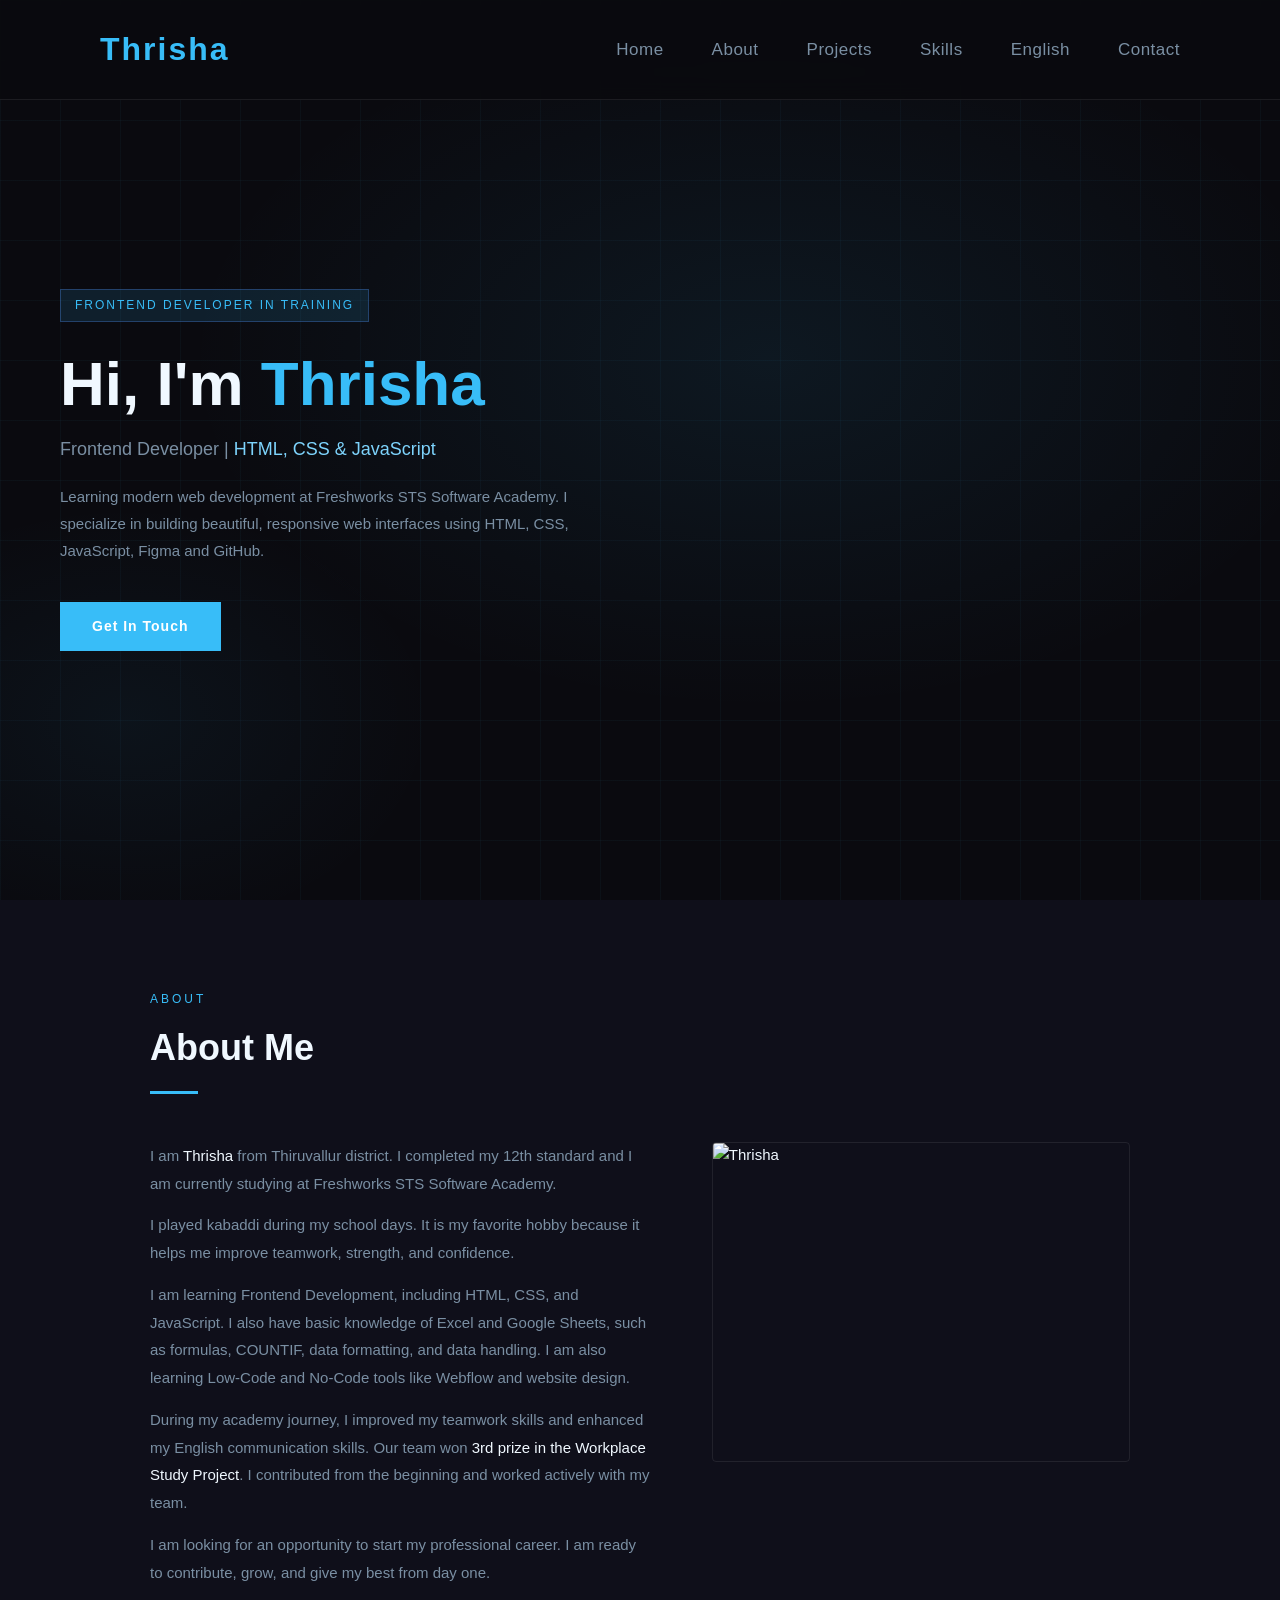
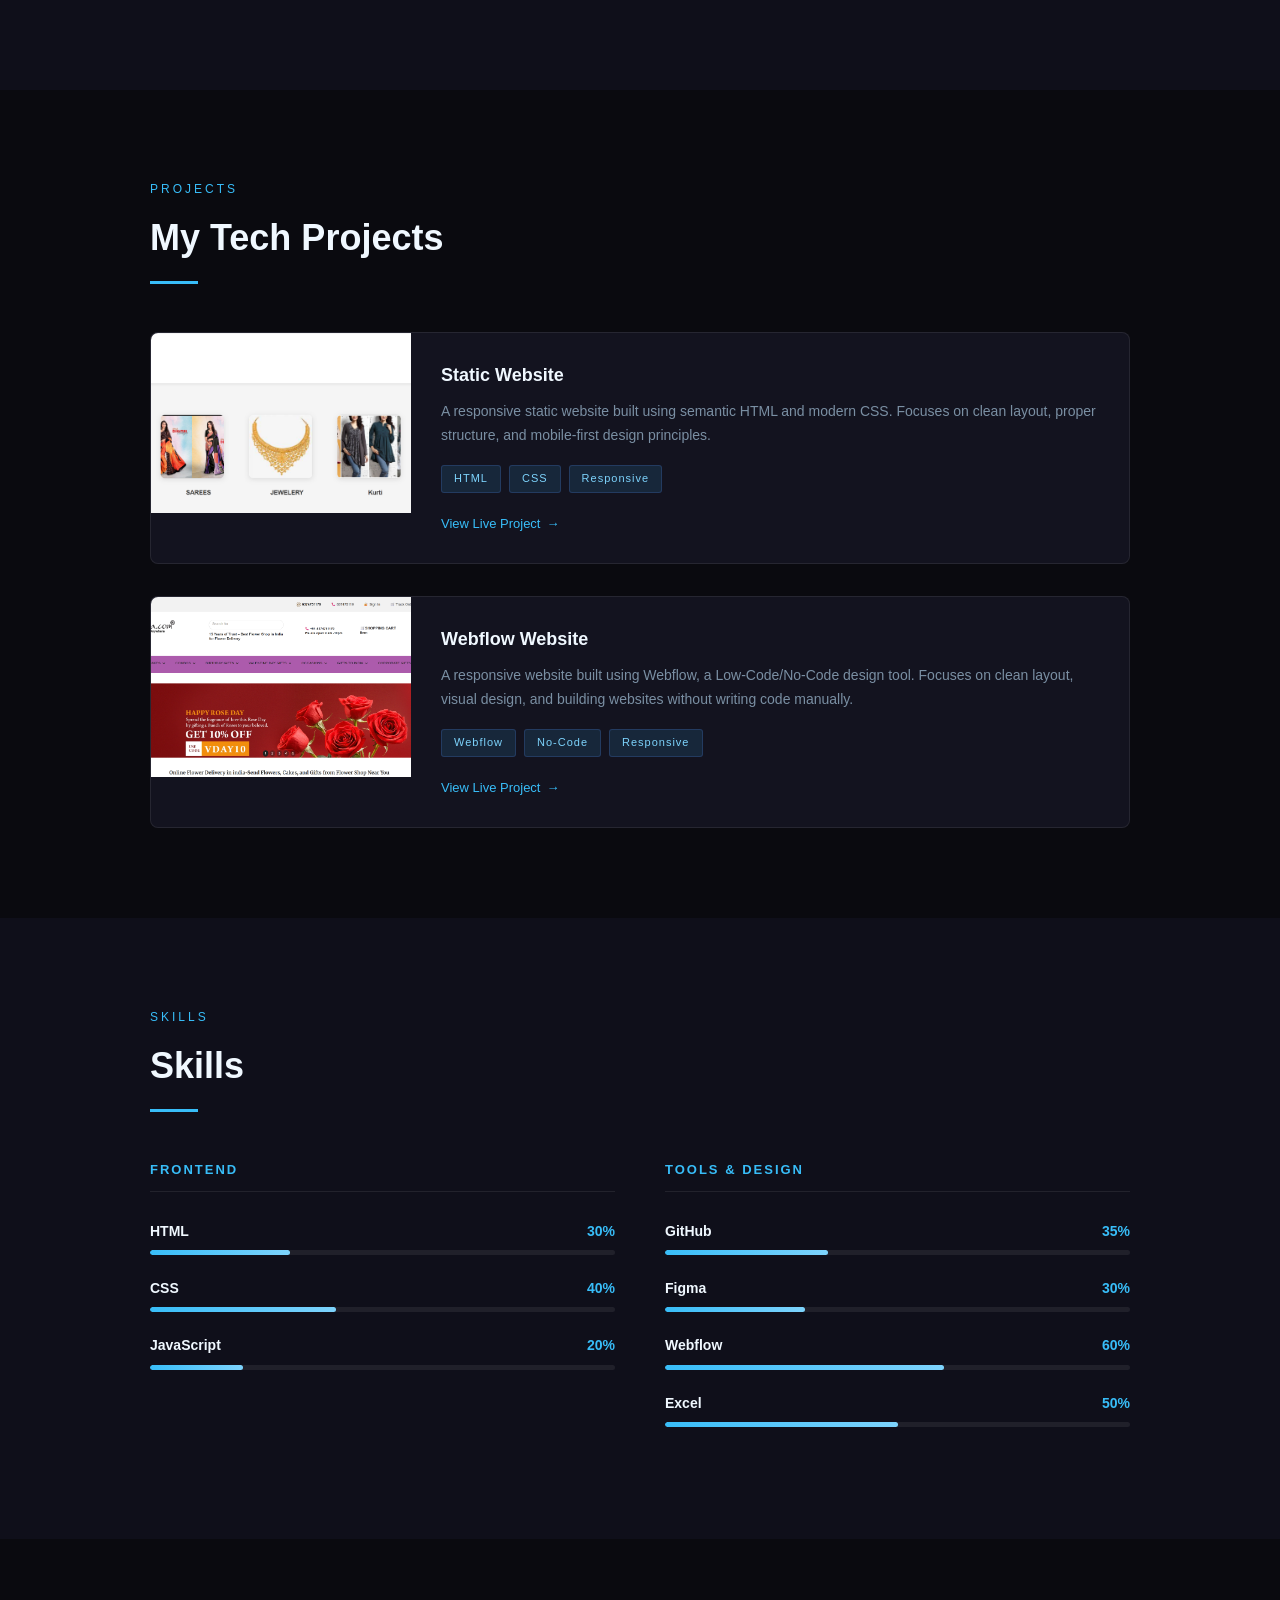
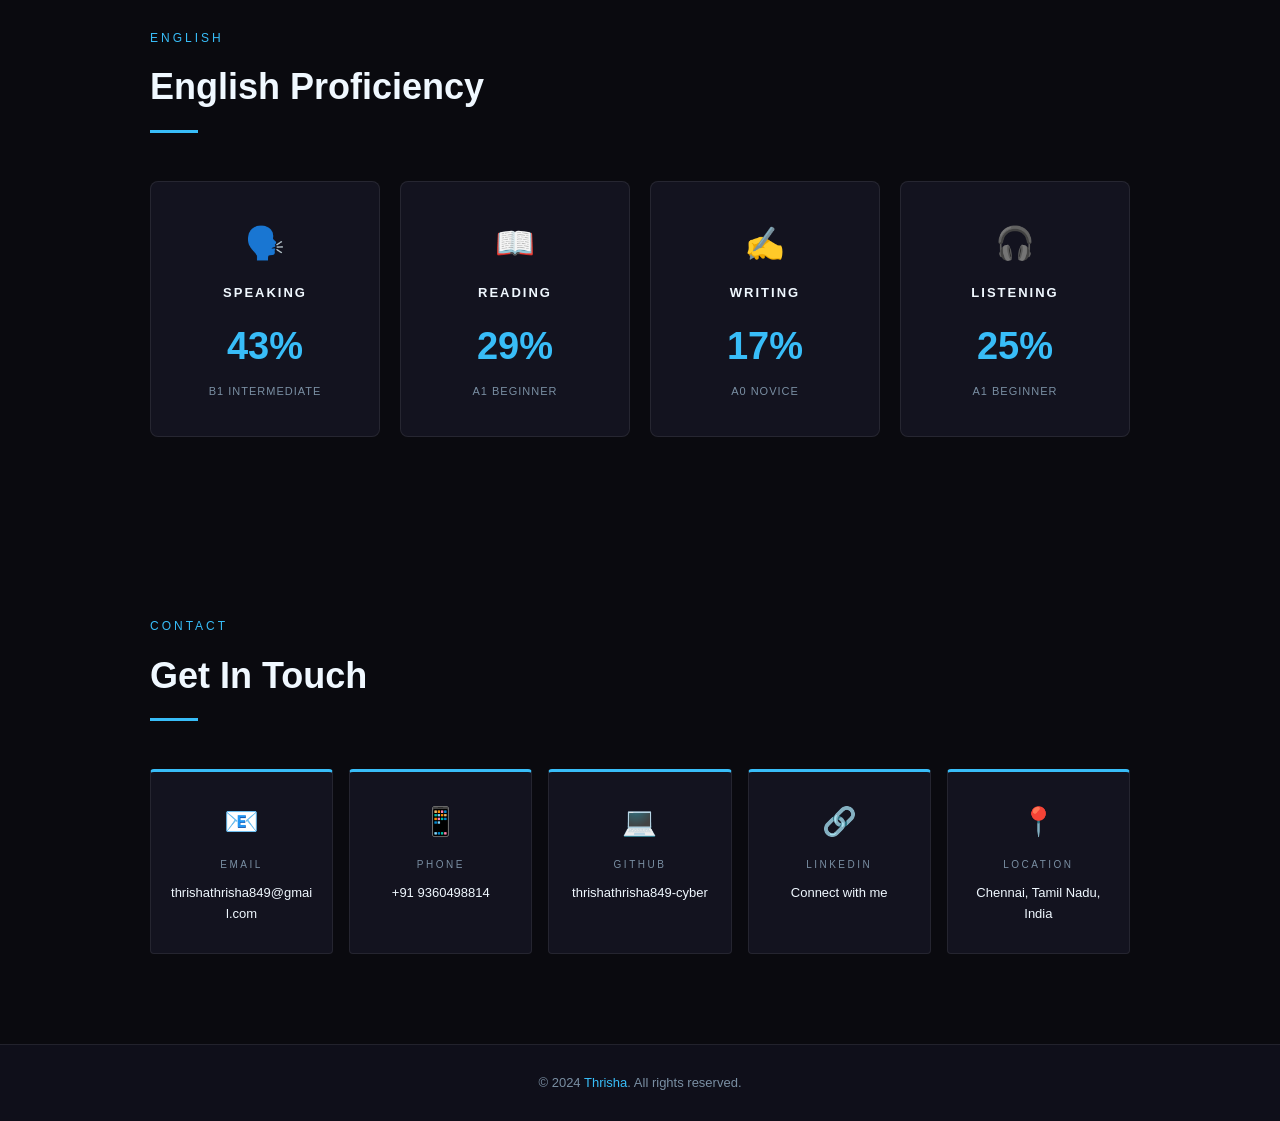
==== index.html @ cc0cfa36 "change file nae" ====
<!doctype html>
<html lang="en">
  <head>
    <meta charset="UTF-8" />
    <meta name="viewport" content="width=device-width, initial-scale=1.0" />
    <title>Thrisha- Frontend Developer</title>
    <link rel="stylesheet" href="./style.css" />
  </head>
  <body>
    <nav>
      <div class="nav-logo">Thrisha</div>
      <div class="nav-links">
        <a href="#home">Home</a>
        <a href="#about">About</a>
        <a href="#projects">Projects</a>
        <a href="#skills">Skills</a>
        <a href="#english">English</a>
        <a href="#contact">Contact</a>
      </div>
    </nav>

    <div id="home">
      <div class="hero-content">
        <div class="hero-tag">FRONTEND DEVELOPER IN TRAINING</div>
        <h1>Hi, I'm <span>Thrisha</span></h1>
        <p class="hero-role">
          Frontend Developer | <strong>HTML, CSS & JavaScript</strong>
        </p>
        <p class="hero-desc">
          Learning modern web development at Freshworks STS Software Academy. I
          specialize in building beautiful, responsive web interfaces using
          HTML, CSS, JavaScript, Figma and GitHub.
        </p>
        <a href="#contact" class="hero-btn">Get In Touch</a>
      </div>
    </div>

    <div class="full-bg" style="background: var(--bg2)">
      <section id="about">
        <p class="section-label">About</p>
        <h2 class="section-title">About Me</h2>
        <div class="bar-accent"></div>
        <div class="about-grid">
          <div class="about-text">
            <p>
              I am <strong>Thrisha</strong> from Thiruvallur district. I
              completed my 12th standard and I am currently studying at
              Freshworks STS Software Academy.
            </p>
            <p>
              I played kabaddi during my school days. It is my favorite hobby
              because it helps me improve teamwork, strength, and confidence.
            </p>
            <p>
              I am learning Frontend Development, including HTML, CSS, and
              JavaScript. I also have basic knowledge of Excel and Google
              Sheets, such as formulas, COUNTIF, data formatting, and data
              handling. I am also learning Low-Code and No-Code tools like
              Webflow and website design.
            </p>
            <p>
              During my academy journey, I improved my teamwork skills and
              enhanced my English communication skills. Our team won
              <strong>3rd prize in the Workplace Study Project</strong>. I
              contributed from the beginning and worked actively with my team.
            </p>
            <p>
              I am looking for an opportunity to start my professional career. I
              am ready to contribute, grow, and give my best from day one.
            </p>
          </div>
          <img
            src="./image/about.jpg"
            alt="Thrisha"
            style="
              width: 100%;
              height: 320px;
              object-fit: cover;
              border: 1px solid var(--border);
              border-radius: 4px;
            "
          />
        </div>
      </section>
    </div>

    <section id="projects">
      <p class="section-label">Projects</p>
      <h2 class="section-title">My Tech Projects</h2>
      <div class="bar-accent"></div>
      <div class="projects-list">
        <div class="proj-card">
          <img src="./image/image.png" alt="Static Website" class="proj-img" />
          <div class="proj-body">
            <h3 class="proj-title">Static Website</h3>
            <p class="proj-desc">
              A responsive static website built using semantic HTML and modern
              CSS. Focuses on clean layout, proper structure, and mobile-first
              design principles.
            </p>
            <div class="proj-tags">
              <span class="proj-tag">HTML</span>
              <span class="proj-tag">CSS</span>
              <span class="proj-tag">Responsive</span>
            </div>
            <a
              href="https://thrishathrisha849-cyber.github.io/static-webpage/"
              target="_blank"
              class="proj-link"
              >View Live Project</a
            >
          </div>
        </div>

        <div class="proj-card">
          <img
            src="./image/webflow.png"
            alt="Webflow Website"
            class="proj-img"
          />
          <div class="proj-body">
            <h3 class="proj-title">Webflow Website</h3>
            <p class="proj-desc">
              A responsive website built using Webflow, a Low-Code/No-Code
              design tool. Focuses on clean layout, visual design, and building
              websites without writing code manually.
            </p>
            <div class="proj-tags">
              <span class="proj-tag">Webflow</span>
              <span class="proj-tag">No-Code</span>
              <span class="proj-tag">Responsive</span>
            </div>
            <a
              href="https://my-portfolio-c60ef6.webflow.io/"
              target="_blank"
              class="proj-link"
              >View Live Project</a
            >
          </div>
        </div>
      </div>
    </section>

    <div class="full-bg" style="background: var(--bg2)">
      <section id="skills">
        <p class="section-label">Skills</p>
        <h2 class="section-title">Skills</h2>
        <div class="bar-accent"></div>
        <div class="skills-cols">
          <div>
            <div class="skills-group-title">Frontend</div>
            <div class="skill-row">
              <div class="skill-row-top">
                <span class="skill-row-name">HTML</span>
                <span class="skill-row-pct">30%</span>
              </div>
              <div class="skill-bar">
                <div class="skill-fill s1" style="width: 30%"></div>
              </div>
            </div>
            <div class="skill-row">
              <div class="skill-row-top">
                <span class="skill-row-name">CSS</span>
                <span class="skill-row-pct">40%</span>
              </div>
              <div class="skill-bar">
                <div class="skill-fill s2" style="width: 40%"></div>
              </div>
            </div>
            <div class="skill-row">
              <div class="skill-row-top">
                <span class="skill-row-name">JavaScript</span>
                <span class="skill-row-pct">20%</span>
              </div>
              <div class="skill-bar">
                <div class="skill-fill s3" style="width: 20%"></div>
              </div>
            </div>
          </div>
          <div>
            <div class="skills-group-title">Tools & Design</div>
            <div class="skill-row">
              <div class="skill-row-top">
                <span class="skill-row-name">GitHub</span>
                <span class="skill-row-pct">35%</span>
              </div>
              <div class="skill-bar">
                <div class="skill-fill s1" style="width: 35%"></div>
              </div>
            </div>
            <div class="skill-row">
              <div class="skill-row-top">
                <span class="skill-row-name">Figma</span>
                <span class="skill-row-pct">30%</span>
              </div>
              <div class="skill-bar">
                <div class="skill-fill s2" style="width: 30%"></div>
              </div>
            </div>
            <div class="skill-row">
              <div class="skill-row-top">
                <span class="skill-row-name">Webflow</span>
                <span class="skill-row-pct">60%</span>
              </div>
              <div class="skill-bar">
                <div class="skill-fill s3" style="width: 60%"></div>
              </div>
            </div>
            <div class="skill-row">
              <div class="skill-row-top">
                <span class="skill-row-name">Excel</span>
                <span class="skill-row-pct">50%</span>
              </div>
              <div class="skill-bar">
                <div class="skill-fill s4" style="width: 50%"></div>
              </div>
            </div>
          </div>
        </div>
      </section>
    </div>

    <section id="english">
      <p class="section-label">English</p>
      <h2 class="section-title">English Proficiency</h2>
      <div class="bar-accent"></div>
      <div class="english-grid">
        <div class="eng-card">
          <div class="eng-icon">🗣️</div>
          <div class="eng-title">Speaking</div>
          <div class="eng-pct">43%</div>
          <div class="eng-level">B1 Intermediate</div>
        </div>
        <div class="eng-card">
          <div class="eng-icon">📖</div>
          <div class="eng-title">Reading</div>
          <div class="eng-pct">29%</div>
          <div class="eng-level">A1 Beginner</div>
        </div>
        <div class="eng-card">
          <div class="eng-icon">✍️</div>
          <div class="eng-title">Writing</div>
          <div class="eng-pct">17%</div>
          <div class="eng-level">A0 Novice</div>
        </div>
        <div class="eng-card">
          <div class="eng-icon">🎧</div>
          <div class="eng-title">Listening</div>
          <div class="eng-pct">25%</div>
          <div class="eng-level">A1 Beginner</div>
        </div>
      </div>
    </section>

    <section id="contact">
      <p class="section-label">Contact</p>
      <h2 class="section-title">Get In Touch</h2>
      <div class="bar-accent"></div>
      <div class="contact-row">
        <div class="contact-card">
          <div class="contact-card-icon">📧</div>
          <div class="contact-card-label">Email</div>
          <div class="contact-card-val">
            <a href="mailto:thrishathrisha849@gmail.com"
              >thrishathrisha849@gmail.com</a
            >
          </div>
        </div>

        <div class="contact-card">
          <div class="contact-card-icon">📱</div>
          <div class="contact-card-label">Phone</div>
          <div class="contact-card-val">
            <a href="tel:+919360498814">+91 9360498814</a>
          </div>
        </div>

        <div class="contact-card">
          <div class="contact-card-icon">💻</div>
          <div class="contact-card-label">GitHub</div>
          <div class="contact-card-val">
            <a href="https://github.com/thrishathrisha849-cyber" target="_blank"
              >thrishathrisha849-cyber</a
            >
          </div>
        </div>

        <div class="contact-card">
          <div class="contact-card-icon">🔗</div>
          <div class="contact-card-label">LinkedIn</div>
          <div class="contact-card-val">
            <a
              href="https://www.linkedin.com/in/thrisha-thrisha-bb4911375/"
              target="_blank"
              >Connect with me</a
            >
          </div>
        </div>

        <div class="contact-card">
          <div class="contact-card-icon">📍</div>
          <div class="contact-card-label">Location</div>
          <div class="contact-card-val">Chennai, Tamil Nadu, India</div>
        </div>
      </div>
    </section>

    <footer>
      <p>© 2024 <span>Thrisha</span>. All rights reserved.</p>
    </footer>
  </body>
</html>
---- style.css ----
* {
  margin: 0;
  padding: 0;
  box-sizing: border-box;
}

:root {
  --bg: #0a0a0f;
  --bg2: #0f0f1a;
  --card: #13131f;
  --border: rgba(255, 255, 255, 0.08);
  --blue: #38bdf8;
  --blue2: #7dd3fc;
  --white: #f0f8ff;
  --muted: #7a8fa3;
  --tag-bg: rgba(56, 189, 248, 0.12);
}

html {
  scroll-behavior: smooth;
}

body {
  background: var(--bg);
  color: var(--white);
  font-family: Arial, sans-serif;
  font-size: 15px;
  line-height: 1.6;
}

a {
  text-decoration: none;
  color: inherit;
}

nav {
  position: fixed;
  top: 0;
  left: 0;
  right: 0;
  z-index: 999;
  display: flex;
  justify-content: space-between;
  align-items: center;
  padding: 0 100px;
  height: 100px;
  background: rgba(10, 10, 15, 0.92);
  backdrop-filter: blur(12px);
  border-bottom: 1px solid var(--border);
}

.nav-logo {
  font-size: 32px;
  font-weight: bold;
  color: var(--blue);
  letter-spacing: 2px;
}

.nav-links {
  display: flex;
  gap: 48px;
}

.nav-links a {
  font-size: 17px;
  color: var(--muted);
  transition: color 0.2s;
  letter-spacing: 0.5px;
}
.nav-links a:hover {
  color: var(--blue);
}

#home {
  min-height: 100vh;
  display: flex;
  flex-direction: column;
  justify-content: center;
  align-items: flex-start;
  padding: 100px 60px 60px;
  position: relative;
  overflow: hidden;
}

#home::before {
  content: "";
  position: absolute;
  inset: 0;
  background:
    radial-gradient(
      ellipse 70% 60% at 60% 40%,
      rgba(56, 189, 248, 0.08) 0%,
      transparent 65%
    ),
    radial-gradient(
      ellipse 40% 40% at 10% 80%,
      rgba(56, 189, 248, 0.05) 0%,
      transparent 60%
    );
  pointer-events: none;
}

#home::after {
  content: "";
  position: absolute;
  inset: 0;
  background-image:
    linear-gradient(rgba(56, 189, 248, 0.04) 1px, transparent 1px),
    linear-gradient(90deg, rgba(56, 189, 248, 0.04) 1px, transparent 1px);
  background-size: 60px 60px;
  pointer-events: none;
}

.hero-content {
  position: relative;
  z-index: 2;
  max-width: 700px;
}

.hero-tag {
  display: inline-block;
  background: var(--tag-bg);
  color: var(--blue);
  font-size: 12px;
  letter-spacing: 2px;
  padding: 6px 14px;
  border: 1px solid rgba(79, 142, 247, 0.3);
  margin-bottom: 28px;
  animation: fadeUp 0.6s 0.1s ease both;
}

#home h1 {
  font-size: clamp(36px, 5vw, 62px);
  font-weight: bold;
  line-height: 1.1;
  margin-bottom: 16px;
  animation: fadeUp 0.6s 0.2s ease both;
}

#home h1 span {
  color: var(--blue);
}

.hero-role {
  font-size: 18px;
  color: var(--muted);
  margin-bottom: 20px;
  animation: fadeUp 0.6s 0.3s ease both;
}

.hero-role strong {
  color: var(--blue2);
  font-weight: normal;
}

.hero-desc {
  font-size: 15px;
  color: var(--muted);
  line-height: 1.8;
  max-width: 540px;
  margin-bottom: 38px;
  animation: fadeUp 0.6s 0.4s ease both;
}

.hero-btn {
  display: inline-block;
  background: var(--blue);
  color: #fff;
  font-weight: bold;
  font-size: 14px;
  padding: 13px 32px;
  letter-spacing: 1px;
  transition:
    background 0.2s,
    transform 0.2s;
  animation: fadeUp 0.6s 0.5s ease both;
}
.hero-btn:hover {
  background: var(--blue2);
  transform: translateY(-2px);
}

@keyframes fadeUp {
  from {
    opacity: 0;
    transform: translateY(20px);
  }
  to {
    opacity: 1;
    transform: translateY(0);
  }
}

section {
  padding: 90px 60px;
  max-width: 1100px;
  margin: 0 auto;
}

.full-bg {
  background: var(--bg2);
  max-width: 100%;
  padding: 0;
}
.full-bg > section {
  background: transparent;
}

.section-label {
  font-size: 12px;
  letter-spacing: 3px;
  text-transform: uppercase;
  color: var(--blue);
  margin-bottom: 10px;
}

h2.section-title {
  font-size: clamp(22px, 3vw, 36px);
  font-weight: bold;
  margin-bottom: 14px;
}

.bar-accent {
  width: 48px;
  height: 3px;
  background: var(--blue);
  margin-bottom: 48px;
}

.about-grid {
  display: grid;
  grid-template-columns: 1.2fr 1fr;
  gap: 60px;
  align-items: start;
}

.about-text p {
  color: var(--muted);
  line-height: 1.85;
  margin-bottom: 14px;
  font-size: 15px;
}
.about-text p strong {
  color: var(--white);
  font-weight: normal;
}

.about-photos {
  display: grid;
  grid-template-columns: 1fr 1fr;
  gap: 10px;
}
.about-photos img {
  width: 100%;
  height: 140px;
  object-fit: cover;
  border: 1px solid var(--border);
  border-radius: 4px;
  transition: transform 0.2s;
}
.about-photos img:hover {
  transform: scale(1.02);
}

.projects-list {
  display: flex;
  flex-direction: column;
  gap: 32px;
}

.proj-card {
  background: var(--card);
  border: 1px solid var(--border);
  border-radius: 8px;
  display: grid;
  grid-template-columns: 260px 1fr;
  overflow: hidden;
  transition:
    transform 0.25s,
    box-shadow 0.25s;
}
.proj-card:hover {
  transform: translateY(-4px);
  box-shadow: 0 12px 40px rgba(79, 142, 247, 0.1);
}

.proj-img {
  width: 260px;
  height: 180px;
  object-fit: cover;
  display: block;
}

.proj-img-placeholder {
  width: 260px;
  height: 180px;
  background: linear-gradient(135deg, #1a1a2e, #16213e);
  display: flex;
  align-items: center;
  justify-content: center;
  font-size: 48px;
}

.proj-body {
  padding: 28px 30px;
}

.proj-title {
  font-size: 18px;
  font-weight: bold;
  margin-bottom: 10px;
}

.proj-desc {
  color: var(--muted);
  font-size: 14px;
  line-height: 1.7;
  margin-bottom: 18px;
}

.proj-tags {
  display: flex;
  gap: 8px;
  flex-wrap: wrap;
  margin-bottom: 18px;
}
.proj-tag {
  font-size: 11px;
  letter-spacing: 1px;
  padding: 4px 12px;
  background: var(--tag-bg);
  color: var(--blue2);
  border: 1px solid rgba(79, 142, 247, 0.2);
  border-radius: 3px;
}

.proj-link {
  font-size: 13px;
  color: var(--blue);
  display: inline-flex;
  align-items: center;
  gap: 6px;
  transition: gap 0.2s;
}
.proj-link:hover {
  gap: 12px;
}
.proj-link::after {
  content: "→";
}

.skills-cols {
  display: grid;
  grid-template-columns: 1fr 1fr;
  gap: 50px;
}

.skills-group-title {
  font-size: 13px;
  font-weight: bold;
  letter-spacing: 2px;
  text-transform: uppercase;
  color: var(--blue);
  margin-bottom: 28px;
  padding-bottom: 10px;
  border-bottom: 1px solid var(--border);
}

.skill-row {
  margin-bottom: 22px;
}

.skill-row-top {
  display: flex;
  justify-content: space-between;
  margin-bottom: 8px;
}

.skill-row-name {
  font-size: 14px;
  font-weight: bold;
}
.skill-row-pct {
  font-size: 14px;
  color: var(--blue);
  font-weight: bold;
}

.skill-bar {
  height: 5px;
  background: rgba(255, 255, 255, 0.07);
  border-radius: 99px;
  overflow: hidden;
}
.skill-fill {
  height: 100%;
  background: linear-gradient(90deg, var(--blue), var(--blue2));
  border-radius: 99px;
  animation: growBar 1.4s cubic-bezier(0.16, 1, 0.3, 1) both;
}
.s1 {
  animation-delay: 0.1s;
}
.s2 {
  animation-delay: 0.25s;
}
.s3 {
  animation-delay: 0.4s;
}
.s4 {
  animation-delay: 0.55s;
}

@keyframes growBar {
  from {
    width: 0% !important;
  }
}

.english-grid {
  display: grid;
  grid-template-columns: repeat(4, 1fr);
  gap: 20px;
}

.eng-card {
  background: var(--card);
  border: 1px solid var(--border);
  border-radius: 8px;
  padding: 36px 20px;
  text-align: center;
  transition:
    transform 0.2s,
    box-shadow 0.2s;
}
.eng-card:hover {
  transform: translateY(-4px);
  box-shadow: 0 8px 28px rgba(79, 142, 247, 0.12);
}

.eng-icon {
  font-size: 32px;
  margin-bottom: 14px;
}

.eng-title {
  font-size: 13px;
  font-weight: bold;
  letter-spacing: 2px;
  text-transform: uppercase;
  color: var(--white);
  margin-bottom: 12px;
}

.eng-pct {
  font-size: 38px;
  font-weight: bold;
  color: var(--blue);
  margin-bottom: 6px;
}

.eng-level {
  font-size: 11px;
  letter-spacing: 1px;
  text-transform: uppercase;
  color: var(--muted);
}

.life-grid {
  display: grid;
  grid-template-columns: repeat(3, 1fr);
  gap: 24px;
}

.life-card {
  background: var(--card);
  border: 1px solid var(--border);
  border-radius: 8px;
  overflow: hidden;
  transition:
    transform 0.25s,
    box-shadow 0.25s;
}
.life-card:hover {
  transform: translateY(-5px);
  box-shadow: 0 12px 36px rgba(79, 142, 247, 0.1);
}

.life-card-img {
  width: 100%;
  height: 160px;
  object-fit: cover;
  display: block;
  background: linear-gradient(135deg, #1a1a2e, #16213e);
}

.life-card-img-placeholder {
  width: 100%;
  height: 160px;
  display: flex;
  align-items: center;
  justify-content: center;
  font-size: 40px;
  background: linear-gradient(135deg, #1a1a2e, #16213e);
}

.life-card-body {
  padding: 22px;
}

.life-card-title {
  font-size: 16px;
  font-weight: bold;
  margin-bottom: 10px;
}

.life-card-desc {
  color: var(--muted);
  font-size: 13px;
  line-height: 1.7;
  margin-bottom: 16px;
}

.life-tags {
  display: flex;
  gap: 6px;
  flex-wrap: wrap;
}
.life-tag {
  font-size: 10px;
  letter-spacing: 1px;
  padding: 3px 10px;
  background: var(--tag-bg);
  color: var(--blue2);
  border: 1px solid rgba(79, 142, 247, 0.2);
  border-radius: 3px;
}

.contact-row {
  display: grid;
  grid-template-columns: repeat(5, 1fr);
  gap: 16px;
}

.contact-card {
  background: var(--card);
  border: 1px solid var(--border);
  border-top: 3px solid var(--blue);
  border-radius: 4px;
  padding: 28px 20px;
  text-align: center;
  transition:
    transform 0.2s,
    box-shadow 0.2s;
}
.contact-card:hover {
  transform: translateY(-5px);
  box-shadow: 0 10px 30px rgba(56, 189, 248, 0.12);
}

.contact-card-icon {
  font-size: 28px;
  margin-bottom: 12px;
}
.contact-card-label {
  font-size: 10px;
  letter-spacing: 2.5px;
  text-transform: uppercase;
  color: var(--muted);
  margin-bottom: 10px;
}
.contact-card-val {
  font-size: 13px;
  color: var(--white);
  word-break: break-word;
}
.contact-card-val a {
  color: var(--white);
  transition: color 0.2s;
}
.contact-card-val a:hover {
  color: var(--blue);
}

.contact-form {
  display: flex;
  flex-direction: column;
  gap: 16px;
}

.form-group input,
.form-group textarea {
  width: 100%;
  background: var(--card);
  border: 1px solid var(--border);
  color: var(--white);
  font-family: Arial, sans-serif;
  font-size: 14px;
  padding: 13px 16px;
  border-radius: 4px;
  transition: border-color 0.2s;
  outline: none;
}
.form-group input::placeholder,
.form-group textarea::placeholder {
  color: var(--muted);
}
.form-group input:focus,
.form-group textarea:focus {
  border-color: var(--blue);
}
.form-group textarea {
  height: 120px;
  resize: vertical;
}

.form-submit {
  background: var(--blue);
  color: #fff;
  font-family: Arial, sans-serif;
  font-size: 14px;
  font-weight: bold;
  letter-spacing: 1px;
  padding: 13px 32px;
  border: none;
  cursor: pointer;
  align-self: flex-start;
  transition:
    background 0.2s,
    transform 0.2s;
}
.form-submit:hover {
  background: var(--blue2);
  transform: translateY(-2px);
}

footer {
  background: var(--bg2);
  border-top: 1px solid var(--border);
  text-align: center;
  padding: 28px 60px;
  color: var(--muted);
  font-size: 13px;
}
footer span {
  color: var(--blue);
}

@media (max-width: 768px) {
  nav {
    padding: 0 20px;
  }
  .nav-links {
    display: none;
  }
  #home {
    padding: 100px 20px 60px;
  }
  section {
    padding: 60px 20px;
  }
  .about-grid {
    grid-template-columns: 1fr;
  }
  .proj-card {
    grid-template-columns: 1fr;
  }
  .proj-img,
  .proj-img-placeholder {
    width: 100%;
  }
  .skills-cols {
    grid-template-columns: 1fr;
  }
  .english-grid {
    grid-template-columns: 1fr 1fr;
  }
  .life-grid {
    grid-template-columns: 1fr;
  }
  .contact-grid {
    grid-template-columns: 1fr;
  }
  footer {
    padding: 24px 20px;
  }
}
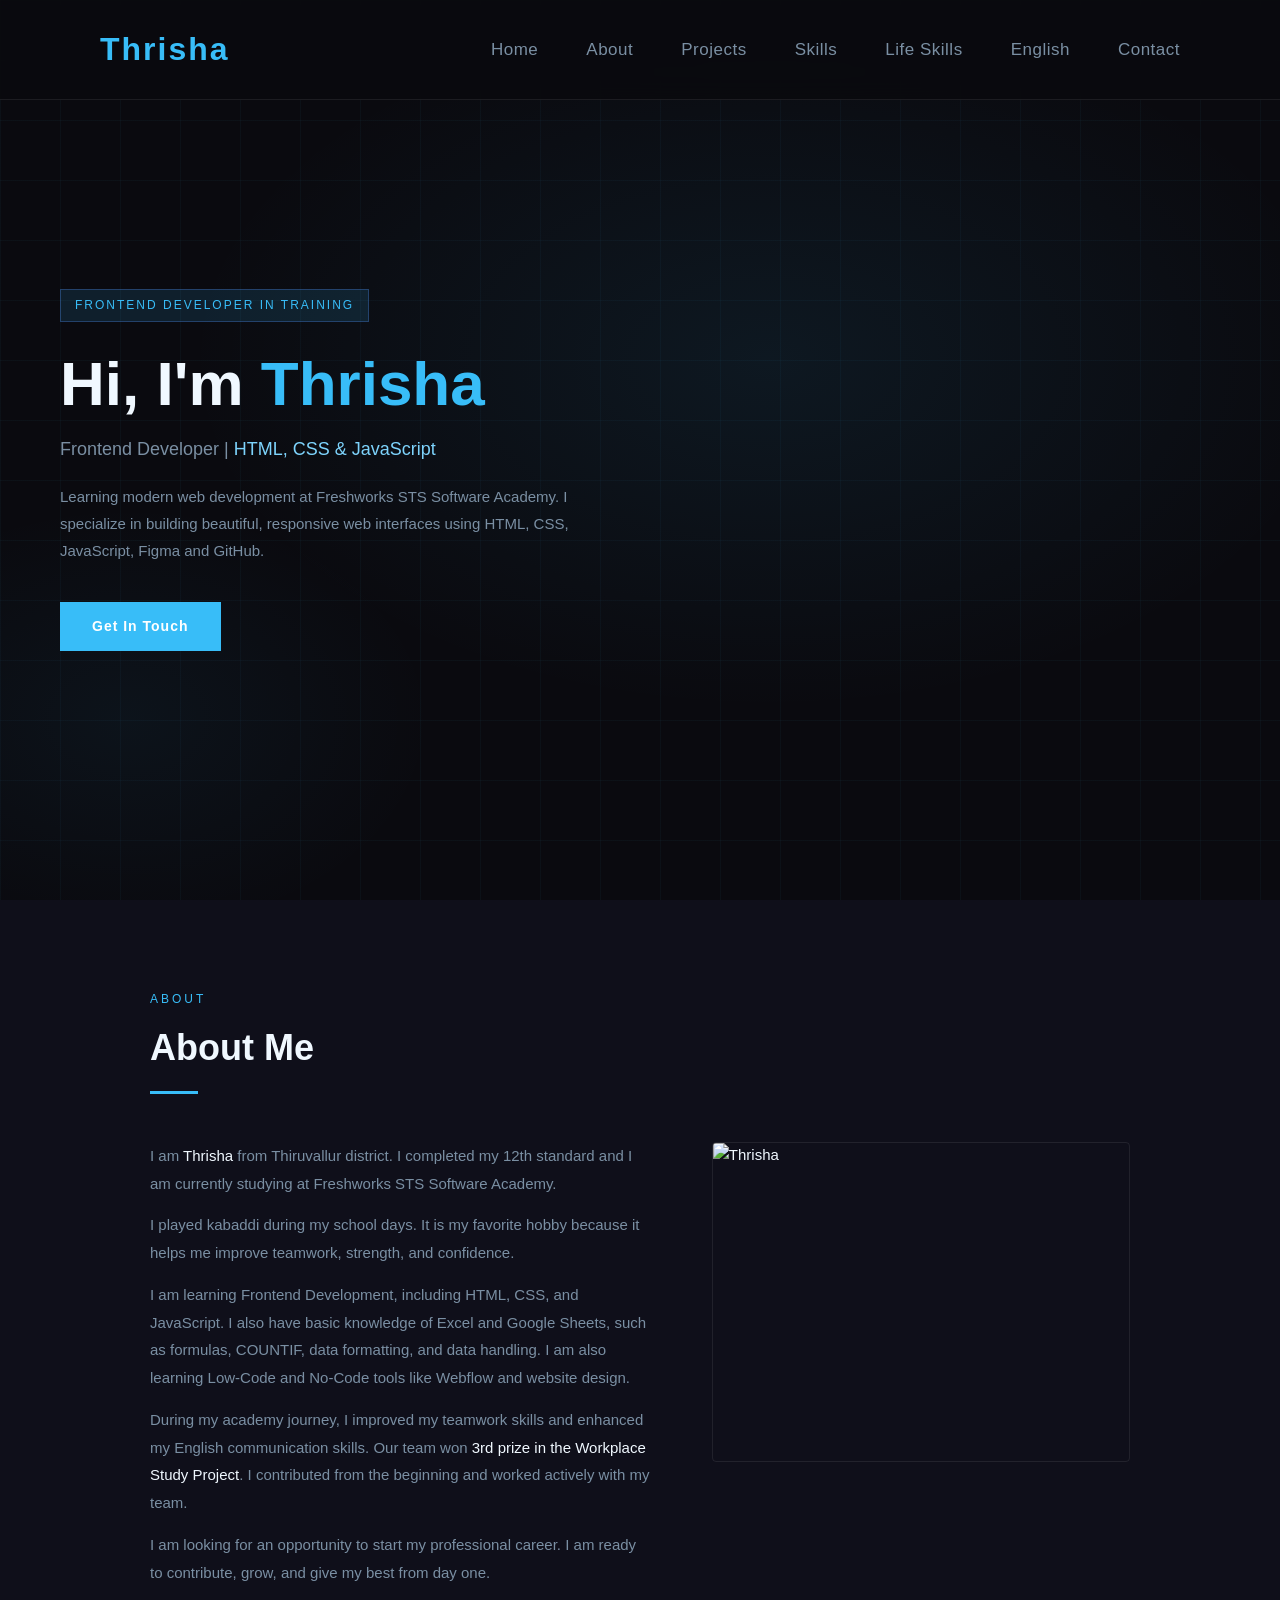
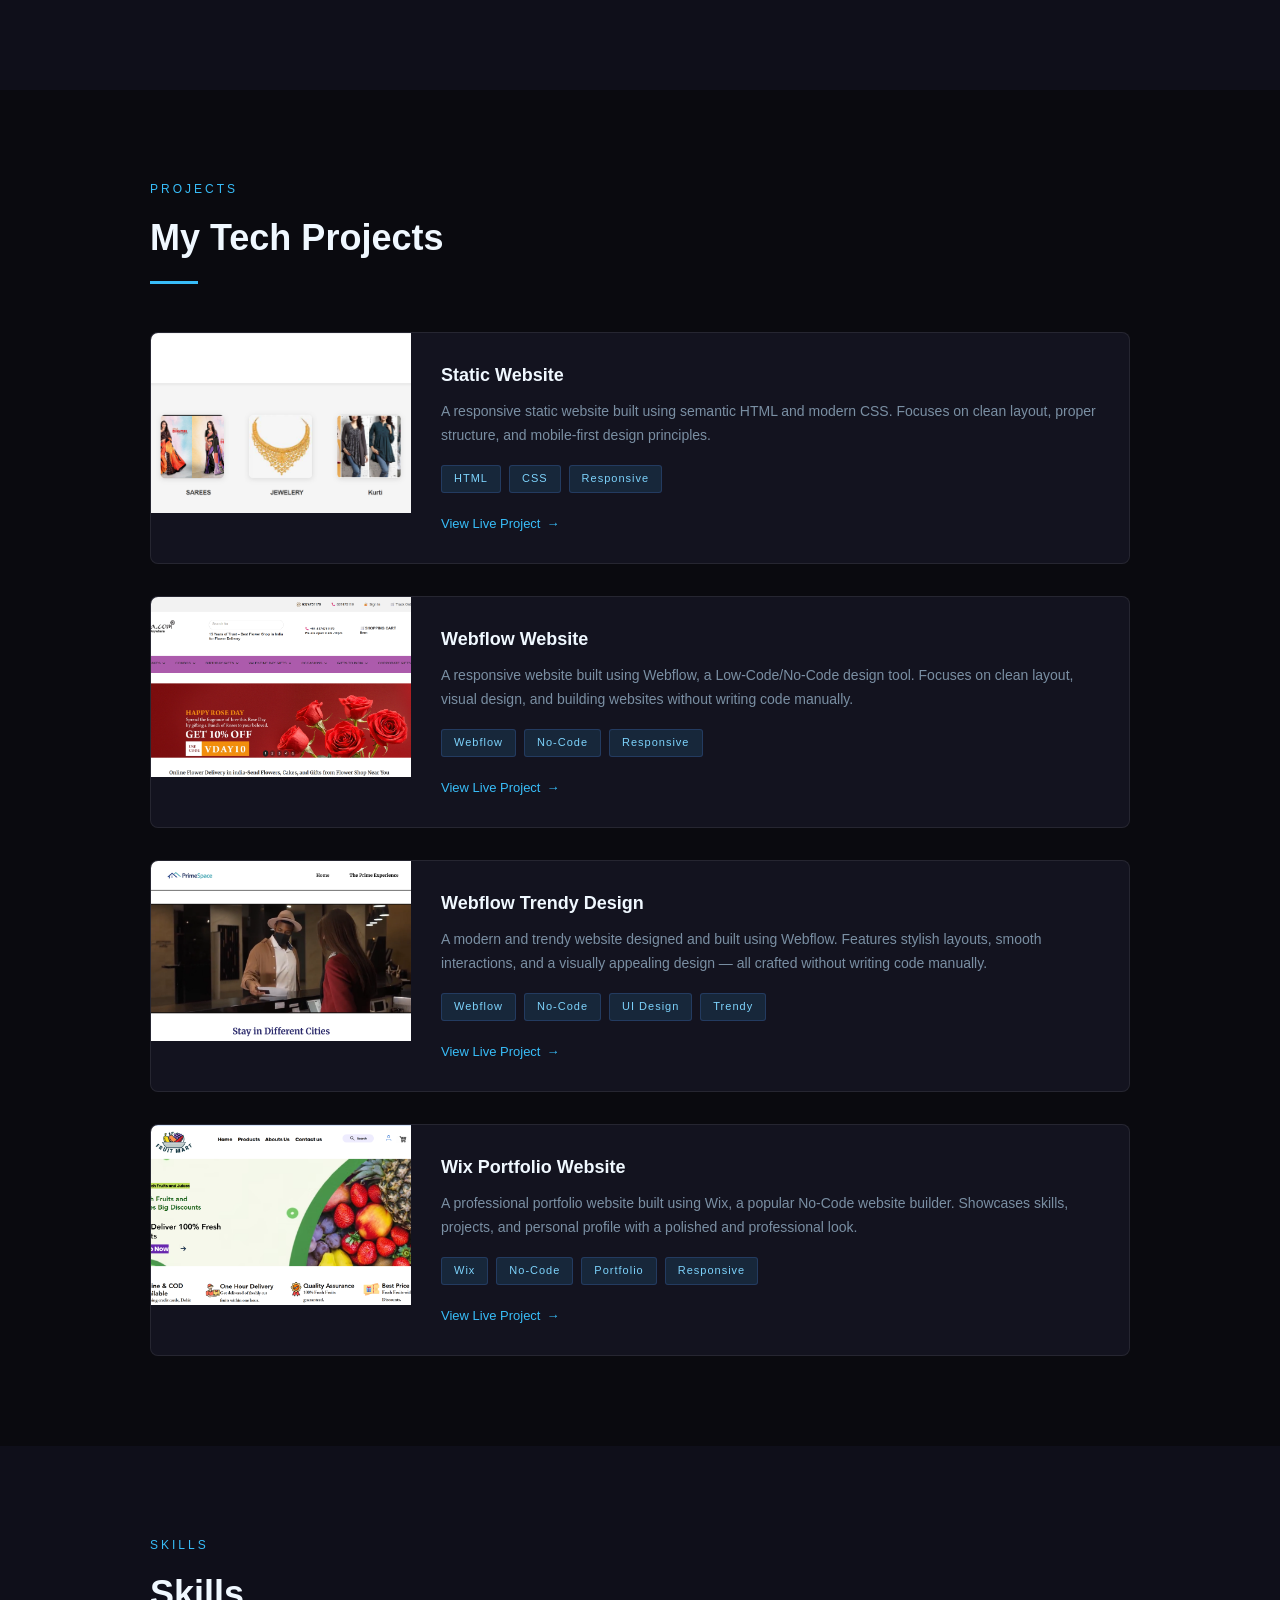
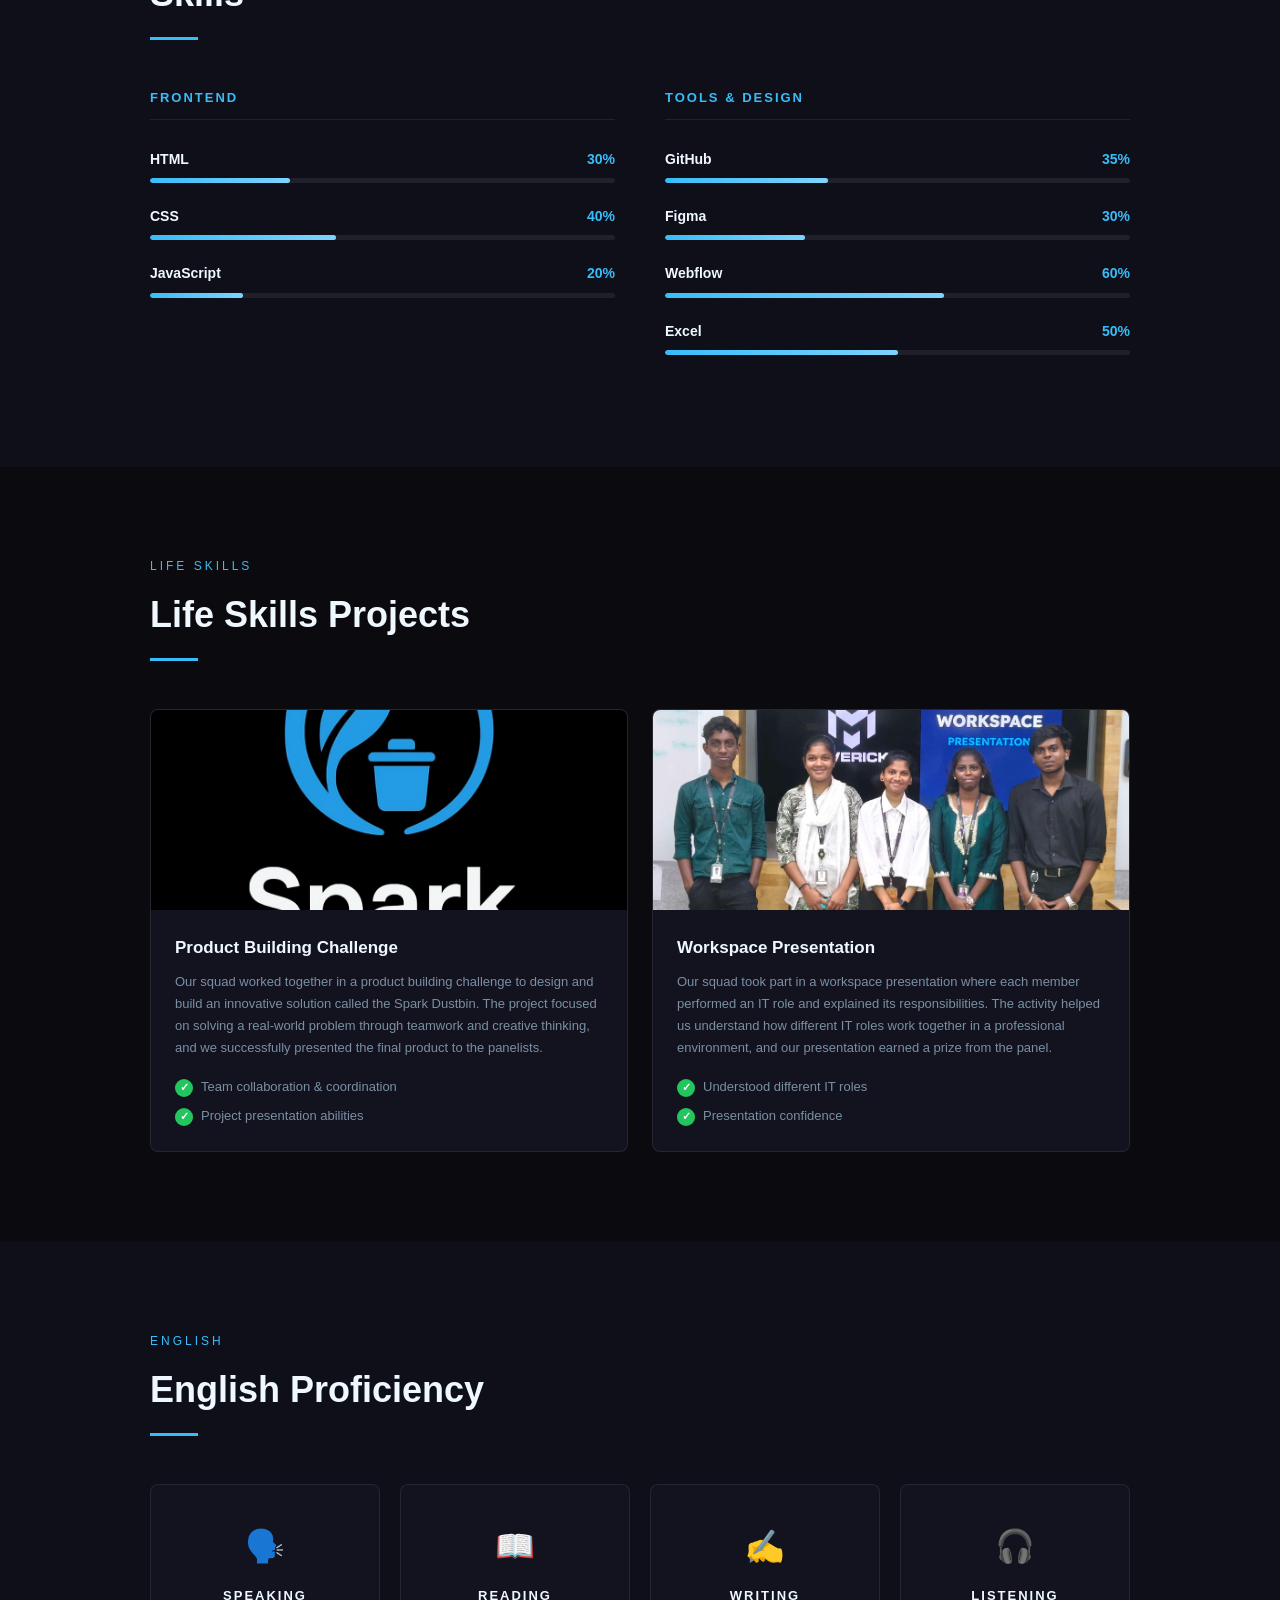
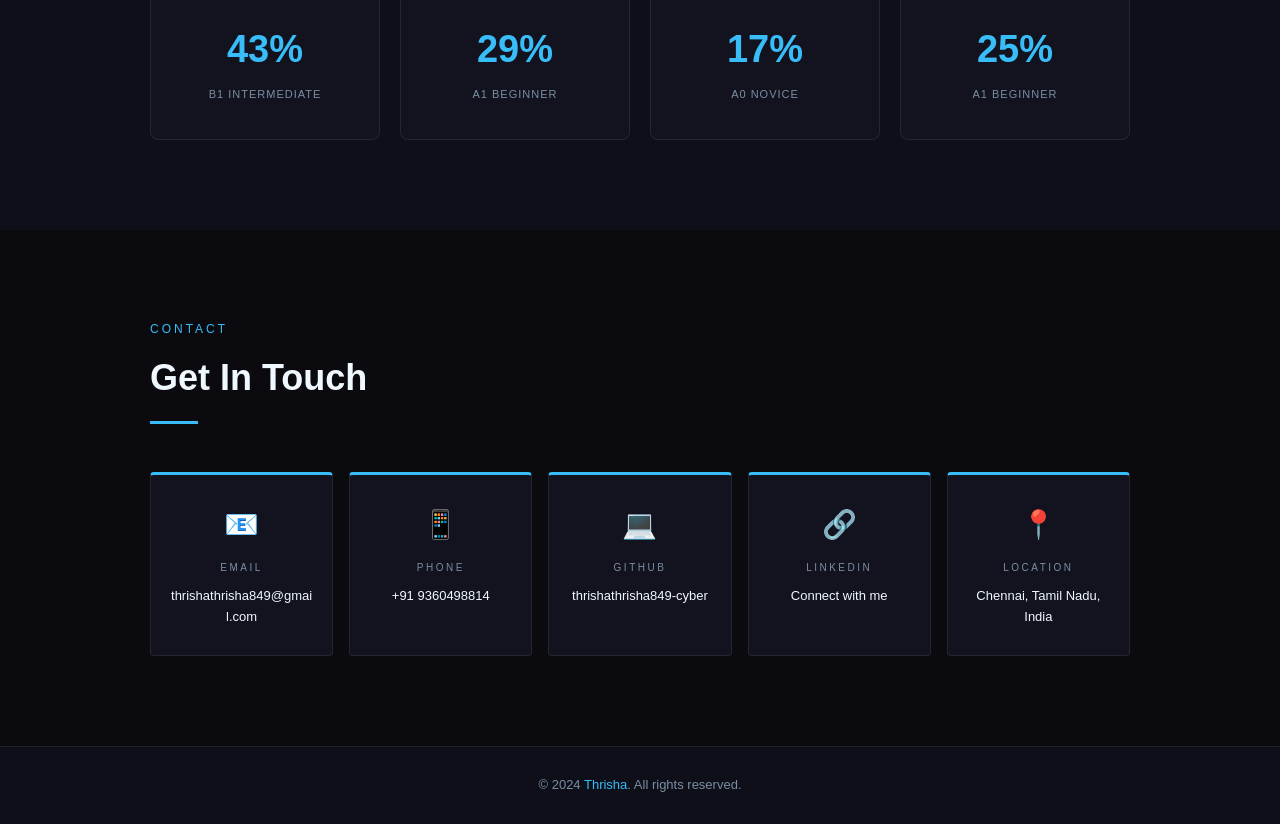
==== commit 8ef50f5c: "correct code add" ====
--- a/index.html
+++ b/index.html
@@ -4,7 +4,7 @@
     <meta charset="UTF-8" />
     <meta name="viewport" content="width=device-width, initial-scale=1.0" />
     <title>Thrisha- Frontend Developer</title>
-    <link rel="stylesheet" href="./style.css" />
+    <link rel="stylesheet" href="./style.css">
   </head>
   <body>
     <nav>
@@ -14,6 +14,7 @@
         <a href="#about">About</a>
         <a href="#projects">Projects</a>
         <a href="#skills">Skills</a>
+        <a href="#lifeskills">Life Skills</a>
         <a href="#english">English</a>
         <a href="#contact">Contact</a>
       </div>
@@ -99,9 +100,8 @@
               design principles.
             </p>
             <div class="proj-tags">
-              <span class="proj-tag">HTML</span>
-              <span class="proj-tag">CSS</span>
-              <span class="proj-tag">Responsive</span>
+              <span class="proj-tag">HTML</span><span class="proj-tag">CSS</span
+              ><span class="proj-tag">Responsive</span>
             </div>
             <a
               href="https://thrishathrisha849-cyber.github.io/static-webpage/"
@@ -126,12 +126,68 @@
               websites without writing code manually.
             </p>
             <div class="proj-tags">
-              <span class="proj-tag">Webflow</span>
-              <span class="proj-tag">No-Code</span>
-              <span class="proj-tag">Responsive</span>
+              <span class="proj-tag">Webflow</span
+              ><span class="proj-tag">No-Code</span
+              ><span class="proj-tag">Responsive</span>
             </div>
             <a
               href="https://my-portfolio-c60ef6.webflow.io/"
+              target="_blank"
+              class="proj-link"
+              >View Live Project</a
+            >
+          </div>
+        </div>
+
+        <div class="proj-card">
+          <img
+            src="./image/webflows.png"
+            alt="Webflow Trendy Design"
+            class="proj-img"
+          />
+          <div class="proj-body">
+            <h3 class="proj-title">Webflow Trendy Design</h3>
+            <p class="proj-desc">
+              A modern and trendy website designed and built using Webflow.
+              Features stylish layouts, smooth interactions, and a visually
+              appealing design — all crafted without writing code manually.
+            </p>
+            <div class="proj-tags">
+              <span class="proj-tag">Webflow</span
+              ><span class="proj-tag">No-Code</span
+              ><span class="proj-tag">UI Design</span
+              ><span class="proj-tag">Trendy</span>
+            </div>
+            <a
+              href="https://thrishas-trendy-site.webflow.io/"
+              target="_blank"
+              class="proj-link"
+              >View Live Project</a
+            >
+          </div>
+        </div>
+
+        <div class="proj-card">
+          <img
+            src="./image/wix.png"
+            alt="Wix Portfolio Website"
+            class="proj-img"
+          />
+          <div class="proj-body">
+            <h3 class="proj-title">Wix Portfolio Website</h3>
+            <p class="proj-desc">
+              A professional portfolio website built using Wix, a popular
+              No-Code website builder. Showcases skills, projects, and personal
+              profile with a polished and professional look.
+            </p>
+            <div class="proj-tags">
+              <span class="proj-tag">Wix</span
+              ><span class="proj-tag">No-Code</span
+              ><span class="proj-tag">Portfolio</span
+              ><span class="proj-tag">Responsive</span>
+            </div>
+            <a
+              href="https://thrishathrisha849.wixsite.com/portfolio-plus-2"
               target="_blank"
               class="proj-link"
               >View Live Project</a
@@ -151,8 +207,8 @@
             <div class="skills-group-title">Frontend</div>
             <div class="skill-row">
               <div class="skill-row-top">
-                <span class="skill-row-name">HTML</span>
-                <span class="skill-row-pct">30%</span>
+                <span class="skill-row-name">HTML</span
+                ><span class="skill-row-pct">30%</span>
               </div>
               <div class="skill-bar">
                 <div class="skill-fill s1" style="width: 30%"></div>
@@ -160,8 +216,8 @@
             </div>
             <div class="skill-row">
               <div class="skill-row-top">
-                <span class="skill-row-name">CSS</span>
-                <span class="skill-row-pct">40%</span>
+                <span class="skill-row-name">CSS</span
+                ><span class="skill-row-pct">40%</span>
               </div>
               <div class="skill-bar">
                 <div class="skill-fill s2" style="width: 40%"></div>
@@ -169,8 +225,8 @@
             </div>
             <div class="skill-row">
               <div class="skill-row-top">
-                <span class="skill-row-name">JavaScript</span>
-                <span class="skill-row-pct">20%</span>
+                <span class="skill-row-name">JavaScript</span
+                ><span class="skill-row-pct">20%</span>
               </div>
               <div class="skill-bar">
                 <div class="skill-fill s3" style="width: 20%"></div>
@@ -181,8 +237,8 @@
             <div class="skills-group-title">Tools & Design</div>
             <div class="skill-row">
               <div class="skill-row-top">
-                <span class="skill-row-name">GitHub</span>
-                <span class="skill-row-pct">35%</span>
+                <span class="skill-row-name">GitHub</span
+                ><span class="skill-row-pct">35%</span>
               </div>
               <div class="skill-bar">
                 <div class="skill-fill s1" style="width: 35%"></div>
@@ -190,8 +246,8 @@
             </div>
             <div class="skill-row">
               <div class="skill-row-top">
-                <span class="skill-row-name">Figma</span>
-                <span class="skill-row-pct">30%</span>
+                <span class="skill-row-name">Figma</span
+                ><span class="skill-row-pct">30%</span>
               </div>
               <div class="skill-bar">
                 <div class="skill-fill s2" style="width: 30%"></div>
@@ -199,8 +255,8 @@
             </div>
             <div class="skill-row">
               <div class="skill-row-top">
-                <span class="skill-row-name">Webflow</span>
-                <span class="skill-row-pct">60%</span>
+                <span class="skill-row-name">Webflow</span
+                ><span class="skill-row-pct">60%</span>
               </div>
               <div class="skill-bar">
                 <div class="skill-fill s3" style="width: 60%"></div>
@@ -208,8 +264,8 @@
             </div>
             <div class="skill-row">
               <div class="skill-row-top">
-                <span class="skill-row-name">Excel</span>
-                <span class="skill-row-pct">50%</span>
+                <span class="skill-row-name">Excel</span
+                ><span class="skill-row-pct">50%</span>
               </div>
               <div class="skill-bar">
                 <div class="skill-fill s4" style="width: 50%"></div>
@@ -220,37 +276,90 @@
       </section>
     </div>
 
-    <section id="english">
-      <p class="section-label">English</p>
-      <h2 class="section-title">English Proficiency</h2>
+    <section id="lifeskills">
+      <p class="section-label">Life Skills</p>
+      <h2 class="section-title">Life Skills Projects</h2>
       <div class="bar-accent"></div>
-      <div class="english-grid">
-        <div class="eng-card">
-          <div class="eng-icon">🗣️</div>
-          <div class="eng-title">Speaking</div>
-          <div class="eng-pct">43%</div>
-          <div class="eng-level">B1 Intermediate</div>
-        </div>
-        <div class="eng-card">
-          <div class="eng-icon">📖</div>
-          <div class="eng-title">Reading</div>
-          <div class="eng-pct">29%</div>
-          <div class="eng-level">A1 Beginner</div>
-        </div>
-        <div class="eng-card">
-          <div class="eng-icon">✍️</div>
-          <div class="eng-title">Writing</div>
-          <div class="eng-pct">17%</div>
-          <div class="eng-level">A0 Novice</div>
-        </div>
-        <div class="eng-card">
-          <div class="eng-icon">🎧</div>
-          <div class="eng-title">Listening</div>
-          <div class="eng-pct">25%</div>
-          <div class="eng-level">A1 Beginner</div>
+      <div class="life-grid life-grid-2">
+        <div class="life-card">
+          <img
+            src="./image/spark bin.png"
+            alt="Product Building Challenge"
+            class="life-card-img"
+          />
+          <div class="life-card-body">
+            <div class="life-card-title">Product Building Challenge</div>
+            <p class="life-card-desc">
+              Our squad worked together in a product building challenge to
+              design and build an innovative solution called the Spark Dustbin.
+              The project focused on solving a real-world problem through
+              teamwork and creative thinking, and we successfully presented the
+              final product to the panelists.
+            </p>
+            <ul class="life-check-list">
+              <li>Team collaboration &amp; coordination</li>
+              <li>Project presentation abilities</li>
+            </ul>
+          </div>
+        </div>
+
+        <div class="life-card">
+          <img
+            src="./image/team.png"
+            alt="Workspace Presentation"
+            class="life-card-img"
+          />
+          <div class="life-card-body">
+            <div class="life-card-title">Workspace Presentation</div>
+            <p class="life-card-desc">
+              Our squad took part in a workspace presentation where each member
+              performed an IT role and explained its responsibilities. The
+              activity helped us understand how different IT roles work together
+              in a professional environment, and our presentation earned a prize
+              from the panel.
+            </p>
+            <ul class="life-check-list">
+              <li>Understood different IT roles</li>
+              <li>Presentation confidence</li>
+            </ul>
+          </div>
         </div>
       </div>
     </section>
+
+    <div class="full-bg" style="background: var(--bg2)">
+      <section id="english">
+        <p class="section-label">English</p>
+        <h2 class="section-title">English Proficiency</h2>
+        <div class="bar-accent"></div>
+        <div class="english-grid">
+          <div class="eng-card">
+            <div class="eng-icon">🗣️</div>
+            <div class="eng-title">Speaking</div>
+            <div class="eng-pct">43%</div>
+            <div class="eng-level">B1 Intermediate</div>
+          </div>
+          <div class="eng-card">
+            <div class="eng-icon">📖</div>
+            <div class="eng-title">Reading</div>
+            <div class="eng-pct">29%</div>
+            <div class="eng-level">A1 Beginner</div>
+          </div>
+          <div class="eng-card">
+            <div class="eng-icon">✍️</div>
+            <div class="eng-title">Writing</div>
+            <div class="eng-pct">17%</div>
+            <div class="eng-level">A0 Novice</div>
+          </div>
+          <div class="eng-card">
+            <div class="eng-icon">🎧</div>
+            <div class="eng-title">Listening</div>
+            <div class="eng-pct">25%</div>
+            <div class="eng-level">A1 Beginner</div>
+          </div>
+        </div>
+      </section>
+    </div>
 
     <section id="contact">
       <p class="section-label">Contact</p>
@@ -266,7 +375,6 @@
             >
           </div>
         </div>
-
         <div class="contact-card">
           <div class="contact-card-icon">📱</div>
           <div class="contact-card-label">Phone</div>
@@ -274,7 +382,6 @@
             <a href="tel:+919360498814">+91 9360498814</a>
           </div>
         </div>
-
         <div class="contact-card">
           <div class="contact-card-icon">💻</div>
           <div class="contact-card-label">GitHub</div>
@@ -284,7 +391,6 @@
             >
           </div>
         </div>
-
         <div class="contact-card">
           <div class="contact-card-icon">🔗</div>
           <div class="contact-card-label">LinkedIn</div>
@@ -296,7 +402,6 @@
             >
           </div>
         </div>
-
         <div class="contact-card">
           <div class="contact-card-icon">📍</div>
           <div class="contact-card-label">Location</div>
--- a/style.css
+++ b/style.css
@@ -60,7 +60,6 @@
   display: flex;
   gap: 48px;
 }
-
 .nav-links a {
   font-size: 17px;
   color: var(--muted);
@@ -136,7 +135,6 @@
   margin-bottom: 16px;
   animation: fadeUp 0.6s 0.2s ease both;
 }
-
 #home h1 span {
   color: var(--blue);
 }
@@ -147,7 +145,6 @@
   margin-bottom: 20px;
   animation: fadeUp 0.6s 0.3s ease both;
 }
-
 .hero-role strong {
   color: var(--blue2);
   font-weight: normal;
@@ -233,7 +230,6 @@
   gap: 60px;
   align-items: start;
 }
-
 .about-text p {
   color: var(--muted);
   line-height: 1.85;
@@ -243,23 +239,6 @@
 .about-text p strong {
   color: var(--white);
   font-weight: normal;
-}
-
-.about-photos {
-  display: grid;
-  grid-template-columns: 1fr 1fr;
-  gap: 10px;
-}
-.about-photos img {
-  width: 100%;
-  height: 140px;
-  object-fit: cover;
-  border: 1px solid var(--border);
-  border-radius: 4px;
-  transition: transform 0.2s;
-}
-.about-photos img:hover {
-  transform: scale(1.02);
 }
 
 .projects-list {
@@ -288,36 +267,24 @@
   width: 260px;
   height: 180px;
   object-fit: cover;
+  object-position: top;
   display: block;
-}
-
-.proj-img-placeholder {
-  width: 260px;
-  height: 180px;
-  background: linear-gradient(135deg, #1a1a2e, #16213e);
-  display: flex;
-  align-items: center;
-  justify-content: center;
-  font-size: 48px;
 }
 
 .proj-body {
   padding: 28px 30px;
 }
-
 .proj-title {
   font-size: 18px;
   font-weight: bold;
   margin-bottom: 10px;
 }
-
 .proj-desc {
   color: var(--muted);
   font-size: 14px;
   line-height: 1.7;
   margin-bottom: 18px;
 }
-
 .proj-tags {
   display: flex;
   gap: 8px;
@@ -333,7 +300,6 @@
   border: 1px solid rgba(79, 142, 247, 0.2);
   border-radius: 3px;
 }
-
 .proj-link {
   font-size: 13px;
   color: var(--blue);
@@ -369,13 +335,11 @@
 .skill-row {
   margin-bottom: 22px;
 }
-
 .skill-row-top {
   display: flex;
   justify-content: space-between;
   margin-bottom: 8px;
 }
-
 .skill-row-name {
   font-size: 14px;
   font-weight: bold;
@@ -410,11 +374,84 @@
 .s4 {
   animation-delay: 0.55s;
 }
-
 @keyframes growBar {
   from {
     width: 0% !important;
   }
+}
+
+.life-grid {
+  display: grid;
+  grid-template-columns: repeat(3, 1fr);
+  gap: 24px;
+}
+.life-grid-2 {
+  grid-template-columns: repeat(2, 1fr);
+}
+
+.life-card {
+  background: var(--card);
+  border: 1px solid var(--border);
+  border-radius: 8px;
+  overflow: hidden;
+  transition:
+    transform 0.25s,
+    box-shadow 0.25s;
+}
+.life-card:hover {
+  transform: translateY(-5px);
+  box-shadow: 0 12px 36px rgba(79, 142, 247, 0.1);
+}
+
+.life-card-img {
+  width: 100%;
+  height: 200px;
+  object-fit: cover;
+  object-position: center;
+  display: block;
+}
+
+.life-card-body {
+  padding: 24px;
+}
+.life-card-title {
+  font-size: 17px;
+  font-weight: bold;
+  margin-bottom: 10px;
+}
+.life-card-desc {
+  color: var(--muted);
+  font-size: 13px;
+  line-height: 1.7;
+  margin-bottom: 18px;
+}
+
+.life-check-list {
+  list-style: none;
+  display: flex;
+  flex-direction: column;
+  gap: 8px;
+}
+.life-check-list li {
+  font-size: 13px;
+  color: var(--muted);
+  display: flex;
+  align-items: center;
+  gap: 8px;
+}
+.life-check-list li::before {
+  content: "✓";
+  display: inline-flex;
+  align-items: center;
+  justify-content: center;
+  width: 18px;
+  height: 18px;
+  border-radius: 50%;
+  background: #22c55e;
+  color: #fff;
+  font-size: 11px;
+  font-weight: bold;
+  flex-shrink: 0;
 }
 
 .english-grid {
@@ -437,12 +474,10 @@
   transform: translateY(-4px);
   box-shadow: 0 8px 28px rgba(79, 142, 247, 0.12);
 }
-
 .eng-icon {
   font-size: 32px;
   margin-bottom: 14px;
 }
-
 .eng-title {
   font-size: 13px;
   font-weight: bold;
@@ -451,89 +486,17 @@
   color: var(--white);
   margin-bottom: 12px;
 }
-
 .eng-pct {
   font-size: 38px;
   font-weight: bold;
   color: var(--blue);
   margin-bottom: 6px;
 }
-
 .eng-level {
   font-size: 11px;
   letter-spacing: 1px;
   text-transform: uppercase;
   color: var(--muted);
-}
-
-.life-grid {
-  display: grid;
-  grid-template-columns: repeat(3, 1fr);
-  gap: 24px;
-}
-
-.life-card {
-  background: var(--card);
-  border: 1px solid var(--border);
-  border-radius: 8px;
-  overflow: hidden;
-  transition:
-    transform 0.25s,
-    box-shadow 0.25s;
-}
-.life-card:hover {
-  transform: translateY(-5px);
-  box-shadow: 0 12px 36px rgba(79, 142, 247, 0.1);
-}
-
-.life-card-img {
-  width: 100%;
-  height: 160px;
-  object-fit: cover;
-  display: block;
-  background: linear-gradient(135deg, #1a1a2e, #16213e);
-}
-
-.life-card-img-placeholder {
-  width: 100%;
-  height: 160px;
-  display: flex;
-  align-items: center;
-  justify-content: center;
-  font-size: 40px;
-  background: linear-gradient(135deg, #1a1a2e, #16213e);
-}
-
-.life-card-body {
-  padding: 22px;
-}
-
-.life-card-title {
-  font-size: 16px;
-  font-weight: bold;
-  margin-bottom: 10px;
-}
-
-.life-card-desc {
-  color: var(--muted);
-  font-size: 13px;
-  line-height: 1.7;
-  margin-bottom: 16px;
-}
-
-.life-tags {
-  display: flex;
-  gap: 6px;
-  flex-wrap: wrap;
-}
-.life-tag {
-  font-size: 10px;
-  letter-spacing: 1px;
-  padding: 3px 10px;
-  background: var(--tag-bg);
-  color: var(--blue2);
-  border: 1px solid rgba(79, 142, 247, 0.2);
-  border-radius: 3px;
 }
 
 .contact-row {
@@ -557,7 +520,6 @@
   transform: translateY(-5px);
   box-shadow: 0 10px 30px rgba(56, 189, 248, 0.12);
 }
-
 .contact-card-icon {
   font-size: 28px;
   margin-bottom: 12px;
@@ -580,58 +542,6 @@
 }
 .contact-card-val a:hover {
   color: var(--blue);
-}
-
-.contact-form {
-  display: flex;
-  flex-direction: column;
-  gap: 16px;
-}
-
-.form-group input,
-.form-group textarea {
-  width: 100%;
-  background: var(--card);
-  border: 1px solid var(--border);
-  color: var(--white);
-  font-family: Arial, sans-serif;
-  font-size: 14px;
-  padding: 13px 16px;
-  border-radius: 4px;
-  transition: border-color 0.2s;
-  outline: none;
-}
-.form-group input::placeholder,
-.form-group textarea::placeholder {
-  color: var(--muted);
-}
-.form-group input:focus,
-.form-group textarea:focus {
-  border-color: var(--blue);
-}
-.form-group textarea {
-  height: 120px;
-  resize: vertical;
-}
-
-.form-submit {
-  background: var(--blue);
-  color: #fff;
-  font-family: Arial, sans-serif;
-  font-size: 14px;
-  font-weight: bold;
-  letter-spacing: 1px;
-  padding: 13px 32px;
-  border: none;
-  cursor: pointer;
-  align-self: flex-start;
-  transition:
-    background 0.2s,
-    transform 0.2s;
-}
-.form-submit:hover {
-  background: var(--blue2);
-  transform: translateY(-2px);
 }
 
 footer {
@@ -665,8 +575,7 @@
   .proj-card {
     grid-template-columns: 1fr;
   }
-  .proj-img,
-  .proj-img-placeholder {
+  .proj-img {
     width: 100%;
   }
   .skills-cols {
@@ -675,11 +584,12 @@
   .english-grid {
     grid-template-columns: 1fr 1fr;
   }
-  .life-grid {
+  .life-grid,
+  .life-grid-2 {
     grid-template-columns: 1fr;
   }
-  .contact-grid {
-    grid-template-columns: 1fr;
+  .contact-row {
+    grid-template-columns: 1fr 1fr;
   }
   footer {
     padding: 24px 20px;
